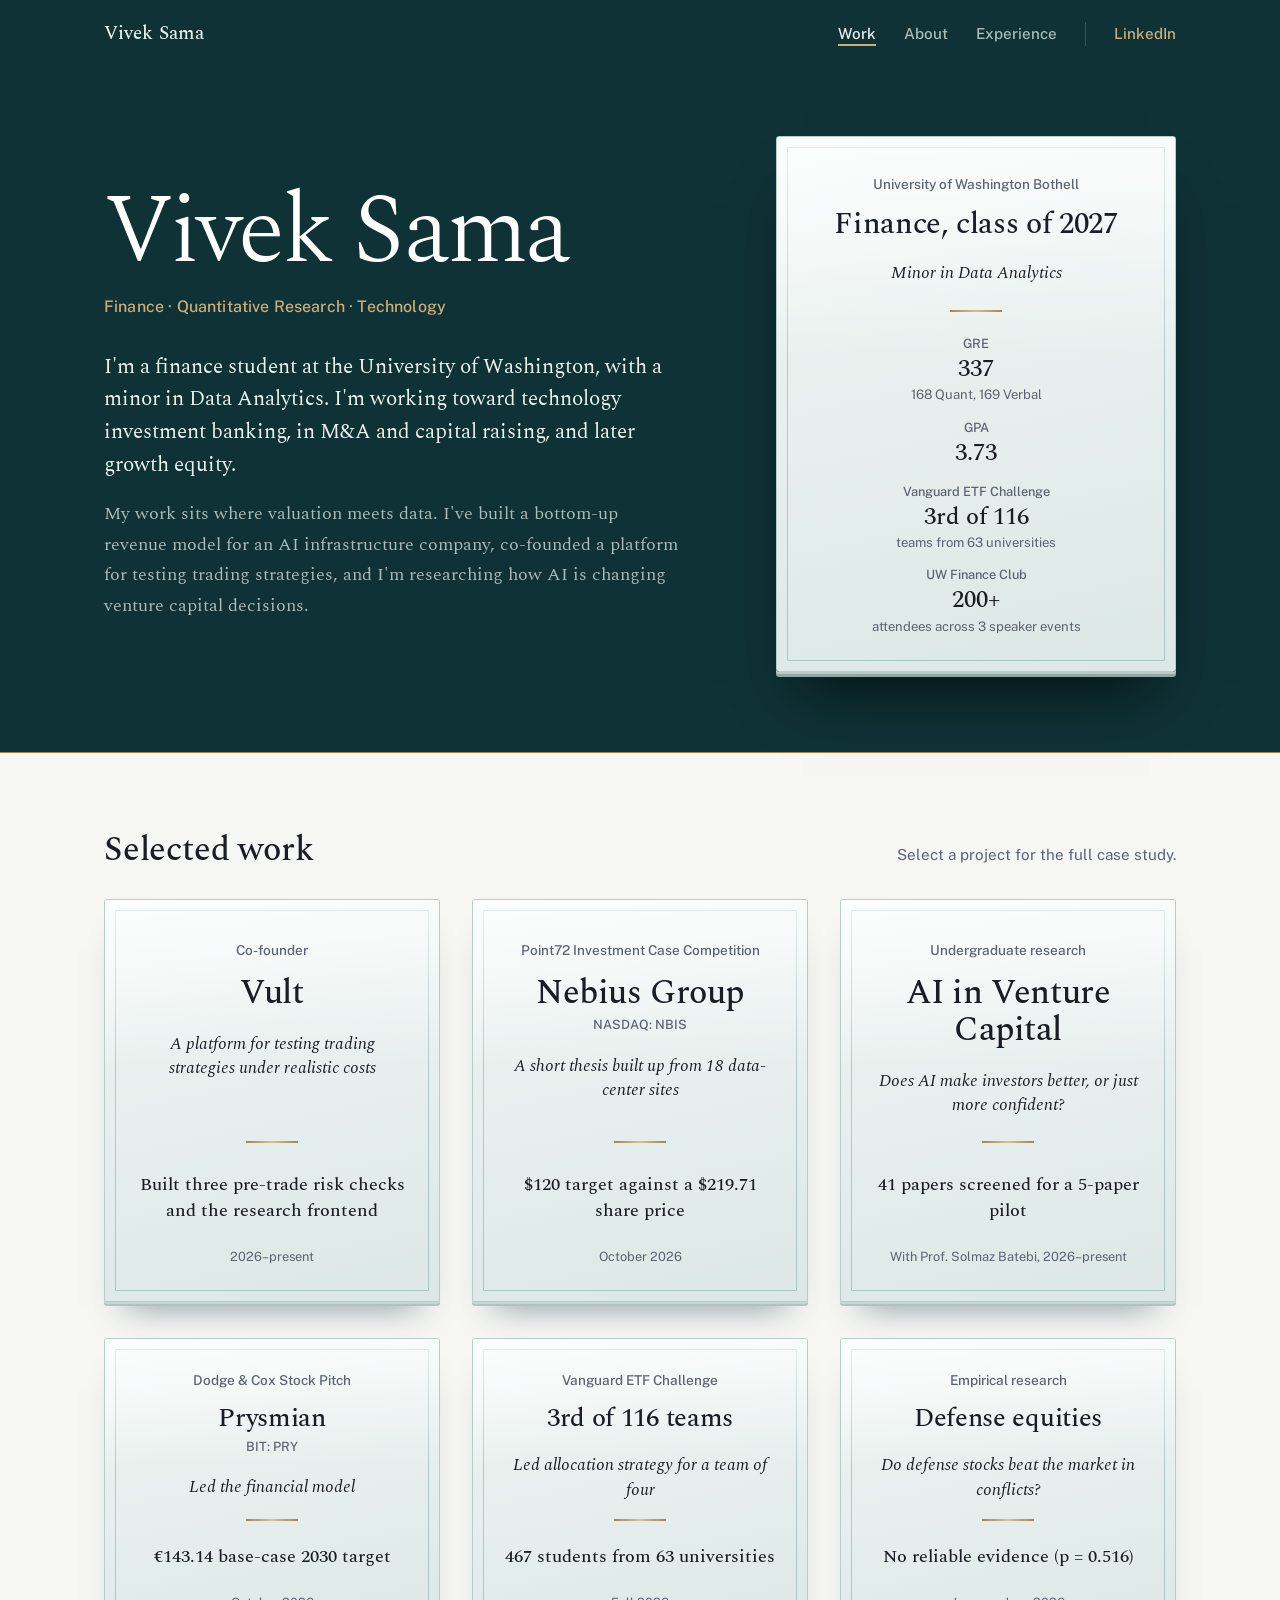
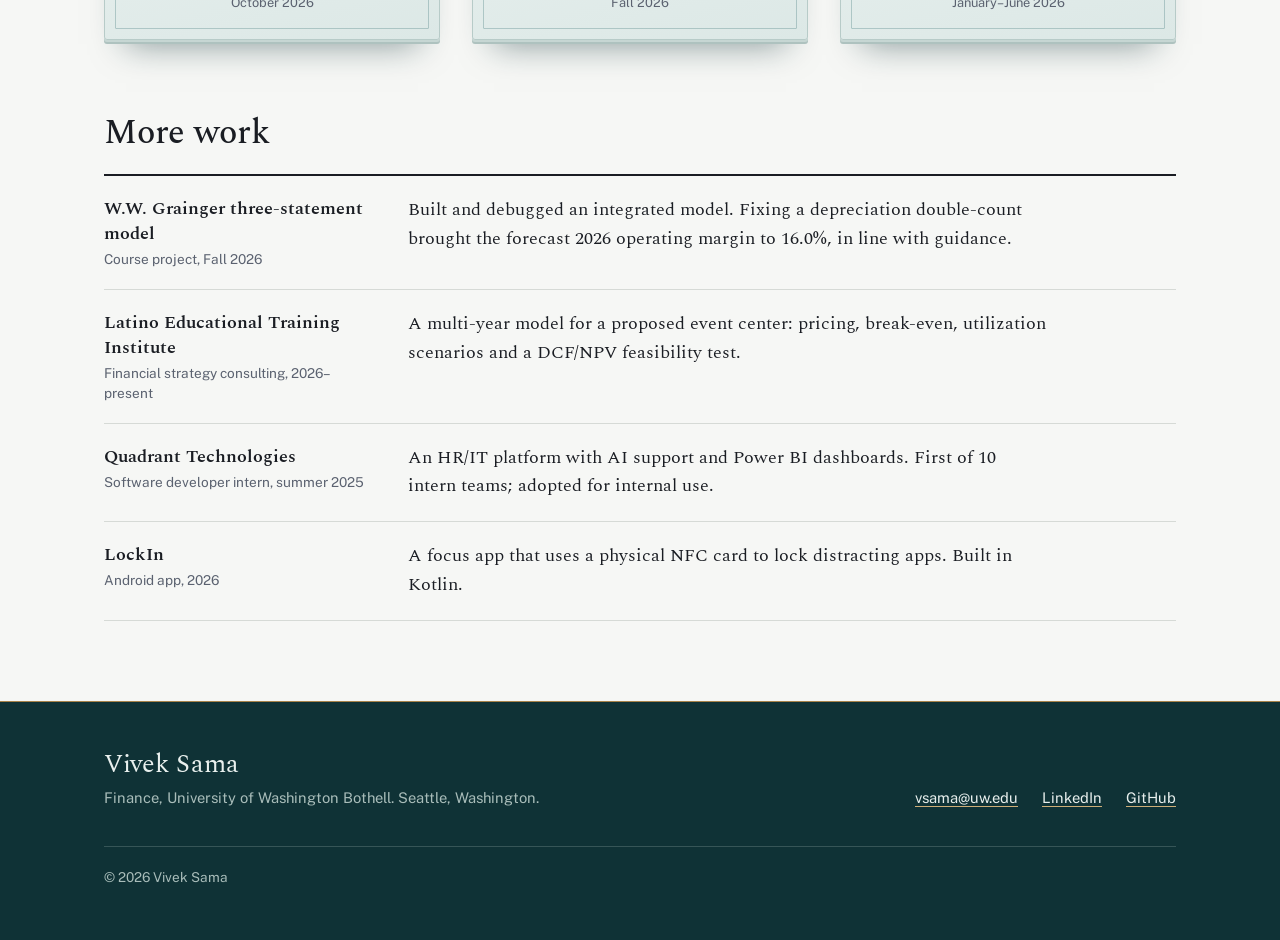
==== index.html @ 477a4872 "Add LinkedIn to the header Co-Authored-By: Claude Opus 5.5 <noreply@anthropic.com> Claude-Session: h" ====
<!DOCTYPE html>
<html lang="en">
<head>
<meta charset="utf-8">
<meta name="viewport" content="width=device-width, initial-scale=1">
<title>Vivek Sama: Finance, quantitative research and technology</title>
<meta name="description" content="Vivek Sama: finance student at the University of Washington. Equity research, quantitative research and technology.">
<link rel="preconnect" href="https://fonts.googleapis.com">
<link rel="preconnect" href="https://fonts.gstatic.com" crossorigin>
<link href="https://fonts.googleapis.com/css2?family=Public+Sans:wght@400;500;600&family=Spectral:ital,wght@0,300;0,400;0,500;0,600;1,400;1,500&display=swap" rel="stylesheet">
<link rel="stylesheet" href="css/site.css">
</head>
<body>
<a class="skip" href="#main">Skip to content</a>
<header class="site-header">
  <div class="wrap">
    <a class="brand" href="index.html">Vivek Sama</a>
    <nav class="site-nav" aria-label="Main"><a href="index.html#work" aria-current="page">Work</a><a href="about.html">About</a><a href="experience.html">Experience</a><a class="nav-ext" href="https://www.linkedin.com/in/vivek-sama/">LinkedIn</a></nav>
  </div>
</header>
<main id="main">
<div class="band"><div class="wrap"><section class="hero" aria-labelledby="intro-name">
    <div class="hero-text">
      <h1 id="intro-name">Vivek Sama</h1>
      <p class="tagline">Finance · Quantitative Research · Technology</p>
      <p class="lede">I'm a finance student at the University of Washington, with a minor in Data Analytics. I'm working toward technology investment banking, in M&amp;A and capital raising, and later growth equity.</p>
      <p>My work sits where valuation meets data. I've built a bottom-up revenue model for an AI infrastructure company, co-founded a platform for testing trading strategies, and I'm researching how AI is changing venture capital decisions.</p>
    </div>
    <aside class="tombstone static hero-ts" aria-labelledby="glance-h">
      <div class="ts-top"><span class="ts-role">University of Washington Bothell</span><h2 class="ts-name" id="glance-h">Finance, class of 2027</h2><span class="ts-desc">Minor in Data Analytics</span></div>
      <span class="ts-rule" aria-hidden="true"></span>
      <dl class="ts-facts">
        <div><dt>GRE</dt><dd>337 <small>168 Quant, 169 Verbal</small></dd></div>
        <div><dt>GPA</dt><dd>3.73</dd></div>
        <div><dt>Vanguard ETF Challenge</dt><dd>3rd of 116 <small>teams from 63 universities</small></dd></div>
        <div><dt>UW Finance Club</dt><dd>200+ <small>attendees across 3 speaker events</small></dd></div>
      </dl>
    </aside>
  </section></div></div>
<div class="wrap">
  <section id="work" aria-labelledby="work-h">
    <div class="section-head"><h2 id="work-h">Selected work</h2><p>Select a project for the full case study.</p></div>
    <ul class="tombstones">
      <li><a class="tombstone" href="work/vult.html">
  <span class="ts-top"><span class="ts-role">Co-founder</span><span class="ts-name">Vult</span><span class="ts-desc">A platform for testing trading strategies under realistic costs</span></span>
  <span class="ts-bottom"><span class="ts-rule" aria-hidden="true"></span><span class="ts-fig">Built three pre-trade risk checks and the research frontend</span><span class="ts-foot">2026–present</span></span>
</a></li>
      <li><a class="tombstone" href="work/nebius.html">
  <span class="ts-top"><span class="ts-role">Point72 Investment Case Competition</span><span class="ts-name">Nebius Group</span><span class="ts-ticker">NASDAQ: NBIS</span><span class="ts-desc">A short thesis built up from 18 data-center sites</span></span>
  <span class="ts-bottom"><span class="ts-rule" aria-hidden="true"></span><span class="ts-fig">$120 target against a $219.71 share price</span><span class="ts-foot">October 2026</span></span>
</a></li>
      <li><a class="tombstone" href="work/ai-vc.html">
  <span class="ts-top"><span class="ts-role">Undergraduate research</span><span class="ts-name">AI in Venture Capital</span><span class="ts-desc">Does AI make investors better, or just more confident?</span></span>
  <span class="ts-bottom"><span class="ts-rule" aria-hidden="true"></span><span class="ts-fig">41 papers screened for a 5-paper pilot</span><span class="ts-foot">With Prof. Solmaz Batebi, 2026–present</span></span>
</a></li>
    </ul>
    <ul class="tombstones small">
      <li><a class="tombstone" href="work/prysmian.html">
  <span class="ts-top"><span class="ts-role">Dodge &amp; Cox Stock Pitch</span><span class="ts-name">Prysmian</span><span class="ts-ticker">BIT: PRY</span><span class="ts-desc">Led the financial model</span></span>
  <span class="ts-bottom"><span class="ts-rule" aria-hidden="true"></span><span class="ts-fig">€143.14 base-case 2030 target</span><span class="ts-foot">October 2026</span></span>
</a></li>
      <li><a class="tombstone" href="work/vanguard.html">
  <span class="ts-top"><span class="ts-role">Vanguard ETF Challenge</span><span class="ts-name">3rd of 116 teams</span><span class="ts-desc">Led allocation strategy for a team of four</span></span>
  <span class="ts-bottom"><span class="ts-rule" aria-hidden="true"></span><span class="ts-fig">467 students from 63 universities</span><span class="ts-foot">Fall 2026</span></span>
</a></li>
      <li><a class="tombstone" href="work/defense.html">
  <span class="ts-top"><span class="ts-role">Empirical research</span><span class="ts-name">Defense equities</span><span class="ts-desc">Do defense stocks beat the market in conflicts?</span></span>
  <span class="ts-bottom"><span class="ts-rule" aria-hidden="true"></span><span class="ts-fig">No reliable evidence (p = 0.516)</span><span class="ts-foot">January–June 2026</span></span>
</a></li>
    </ul>
  </section>

  <section aria-labelledby="more-h">
    <h2 id="more-h">More work</h2>
    <ul class="more">
      <li><div class="what">W.W. Grainger three-statement model<span>Course project, Fall 2026</span></div><p>Built and debugged an integrated model. Fixing a depreciation double-count brought the forecast 2026 operating margin to 16.0%, in line with guidance.</p></li>
      <li><div class="what">Latino Educational Training Institute<span>Financial strategy consulting, 2026–present</span></div><p>A multi-year model for a proposed event center: pricing, break-even, utilization scenarios and a DCF/NPV feasibility test.</p></li>
      <li><div class="what">Quadrant Technologies<span>Software developer intern, summer 2025</span></div><p>An HR/IT platform with AI support and Power BI dashboards. First of 10 intern teams; adopted for internal use.</p></li>
      <li><div class="what">LockIn<span>Android app, 2026</span></div><p>A focus app that uses a physical NFC card to lock distracting apps. Built in Kotlin.</p></li>
    </ul>
  </section>
</div>
</main>
<footer class="site-footer">
  <div class="wrap">
    <div class="foot-id">
      <p class="foot-name">Vivek Sama</p>
      <p>Finance, University of Washington Bothell. Seattle, Washington.</p>
    </div>
    <ul>
      <li><a href="mailto:vsama@uw.edu">vsama@uw.edu</a></li>
      <li><a href="https://www.linkedin.com/in/vivek-sama/">LinkedIn</a></li>
      <li><a href="https://github.com/vivek-sama">GitHub</a></li>
    </ul>
    <p class="foot-copy">© 2026 Vivek Sama</p>
  </div>
</footer>
</body>
</html>
---- css/site.css ----
/* Vivek Sama — portfolio
   Paper body, a deep petrol "boardroom" band for headers and footer,
   lucite deal tombstones with a brass rule (the one bold element). */
:root {
  --paper: #F6F7F5;
  --ink: #1A1D23;
  --graphite: #5B6270;
  --rule: #D6DAD6;
  --petrol: #1D5C63;
  --petrol-deep: #154247;
  --board: #0F3236;
  --on-board: #E9F0EE;
  --on-board-dim: #A9BDBA;
  --board-rule: rgba(233, 240, 238, .18);
  --lucite: #E6EFEE;
  --lucite-edge: #B7CBC8;
  --brass: #A8834A;
  --brass-light: #CDAE78;
  --ok: #2E7550;
  --ok-tint: #E3F0E8;
  --serif: "Spectral", Georgia, "Times New Roman", serif;
  --sans: "Public Sans", "Helvetica Neue", Arial, sans-serif;
}

* { box-sizing: border-box; }
html { -webkit-text-size-adjust: 100%; }
body {
  margin: 0;
  background: var(--paper);
  color: var(--ink);
  font: 400 1.125rem/1.7 var(--serif);
  font-feature-settings: "kern", "liga";
}
img, svg { max-width: 100%; height: auto; display: block; }

a { color: var(--petrol); text-decoration-thickness: 1px; text-underline-offset: 0.18em; }
a:hover { color: var(--petrol-deep); text-decoration-thickness: 2px; }
:focus-visible { outline: 3px solid var(--petrol); outline-offset: 3px; border-radius: 2px; }
.site-header :focus-visible, .band :focus-visible, .site-footer :focus-visible { outline-color: var(--brass-light); }

.skip { position: absolute; left: -999px; }
.skip:focus { left: 1rem; top: 1rem; background: var(--paper); color: var(--ink); padding: .5rem .75rem; z-index: 10; }

.wrap { max-width: 70rem; margin: 0 auto; padding: 0 1.5rem; }
.measure { max-width: 40rem; }

/* ---------- Header (sits on the band) ---------- */
.site-header { background: var(--board); }
.site-header .wrap {
  display: flex; align-items: baseline; justify-content: space-between;
  gap: 1rem; padding-top: 1.35rem; padding-bottom: 1.1rem; flex-wrap: wrap;
}
.brand { font: 500 1.2rem/1 var(--serif); color: var(--on-board); text-decoration: none; letter-spacing: .005em; }
.brand:hover { color: #fff; }
.site-nav { display: flex; gap: 1.75rem; font: 500 .95rem/1 var(--sans); }
.site-nav a { color: var(--on-board-dim); text-decoration: none; padding: .3rem 0; }
.site-nav a:hover, .site-nav a[aria-current="page"] { color: var(--on-board); box-shadow: inset 0 -2px 0 var(--brass-light); }

/* ---------- Band ---------- */
.band {
  background: var(--board);
  color: var(--on-board);
  border-bottom: 1px solid var(--brass);
}
.band:has(.wrap:empty) { display: none; }
.band h1, .band h2 { color: #fff; }
.band a { color: var(--on-board); }
.band .lede { color: var(--on-board); }
.band p { color: var(--on-board-dim); }

/* ---------- Type ---------- */
h1, h2, h3 { font-family: var(--serif); color: var(--ink); }
h1 { font-weight: 400; font-size: clamp(2.4rem, 5.2vw, 3.9rem); line-height: 1.05; letter-spacing: -0.015em; margin: 0 0 1rem; }
h2 { font-weight: 500; font-size: 1.6rem; line-height: 1.25; margin: 3.25rem 0 .9rem; letter-spacing: -0.005em; }
h3 { font-weight: 600; font-size: 1.15rem; line-height: 1.35; margin: 2rem 0 .5rem; }
p { margin: 0 0 1.1rem; }
ul, ol { padding-left: 1.25rem; margin: 0 0 1.25rem; }
li { margin-bottom: .45rem; }
li::marker { color: var(--graphite); }
strong { font-weight: 600; }

.lede { font-size: 1.3rem; line-height: 1.55; color: var(--ink); }
.tagline { font: 500 1rem/1.4 var(--sans); color: var(--brass-light) !important; margin: 0 0 2rem; letter-spacing: .01em; }

main { padding-bottom: 5rem; }

/* ---------- Home hero ---------- */
.hero {
  display: grid; grid-template-columns: minmax(0, 1.5fr) minmax(0, 1fr);
  gap: 4.5rem; padding: 4.5rem 0 5rem; align-items: center;
}
.hero h1 {
  font-weight: 300; font-size: clamp(3.4rem, 7.6vw, 6.4rem);
  line-height: .95; letter-spacing: -0.03em; margin: 0 0 1.1rem;
}
.hero .lede { font-size: 1.32rem; max-width: 36rem; }
.hero-text p:last-child { max-width: 36rem; margin-bottom: 0; }

/* ---------- Tombstones ---------- */
.section-head { display: flex; align-items: baseline; justify-content: space-between; gap: 1rem; margin-top: 4.75rem; }
.section-head h2 { margin: 0 0 1.75rem; font-size: 2.1rem; }
.section-head p { margin: 0; font: 400 .95rem/1.4 var(--sans); color: var(--graphite); }

.tombstones { display: grid; grid-template-columns: repeat(3, minmax(0, 1fr)); gap: 2rem; margin: 0 0 2.25rem; padding: 0; list-style: none; }
.tombstones li { margin: 0; }

.tombstone {
  position: relative; isolation: isolate;
  display: flex; flex-direction: column; justify-content: space-between; align-items: center;
  text-align: center; height: 100%; min-height: 24rem;
  padding: 2.6rem 1.9rem 2.2rem;
  background: linear-gradient(168deg, #F8FBFA 0%, #E9F1EF 34%, #DCE8E6 100%);
  border: 1px solid var(--lucite-edge);
  border-radius: 3px;
  color: var(--ink); text-decoration: none;
  box-shadow:
    inset 0 1px 0 rgba(255, 255, 255, .95),
    0 2px 0 #C6D6D3,
    0 4px 0 #AEC2BF,
    0 26px 32px -22px rgba(15, 50, 54, .5);
  transition: transform .2s ease, box-shadow .2s ease, border-color .2s ease;
}
/* engraved inner frame */
.tombstone::before {
  content: ""; position: absolute; inset: 10px; z-index: -1;
  border: 1px solid rgba(29, 92, 99, .26); border-radius: 1px; pointer-events: none;
}
/* light catching the top face of the acrylic */
.tombstone::after {
  content: ""; position: absolute; left: 0; right: 0; top: 0; height: 42%; z-index: -1;
  background: linear-gradient(180deg, rgba(255, 255, 255, .6), rgba(255, 255, 255, 0));
  pointer-events: none;
}
a.tombstone:hover {
  color: var(--ink); border-color: var(--petrol); transform: translateY(-3px);
  box-shadow:
    inset 0 1px 0 rgba(255, 255, 255, .95),
    0 2px 0 #C6D6D3,
    0 4px 0 #AEC2BF,
    0 34px 38px -24px rgba(15, 50, 54, .6);
}
.ts-top, .ts-bottom { display: flex; flex-direction: column; align-items: center; gap: .35rem; }
.ts-role { font: 500 .85rem/1.35 var(--sans); color: var(--graphite); }
.ts-name { font: 500 2.1rem/1.1 var(--serif); letter-spacing: -0.012em; margin: .6rem 0 0; color: var(--ink); }
.ts-ticker { font: 500 .8rem/1.3 var(--sans); color: var(--graphite); font-variant-numeric: tabular-nums; }
.ts-desc { font: italic 400 1.05rem/1.45 var(--serif); color: var(--ink); margin-top: .9rem; max-width: 17rem; }
.ts-rule {
  display: block; width: 3.25rem; height: 2px; margin: 1.5rem auto;
  background: linear-gradient(90deg, var(--brass), #D9BE8C 50%, var(--brass));
}
.ts-fig { font: 500 1.15rem/1.4 var(--serif); max-width: 17rem; }
.ts-foot { font: 400 .8rem/1.4 var(--sans); color: var(--graphite); margin-top: 1.1rem; }

.tombstones.small .tombstone { min-height: 17rem; padding: 2rem 1.5rem 1.7rem; }
.tombstones.small .ts-name { font-size: 1.65rem; }
.tombstones.small .ts-rule { margin: 1.1rem auto; }

/* tombstones on the dark band */
.band .tombstone {
  box-shadow:
    inset 0 1px 0 rgba(255, 255, 255, .95),
    0 2px 0 #B9CCC9,
    0 5px 0 #8FA8A4,
    0 40px 60px -26px rgba(0, 0, 0, .7);
}
.band .tombstone p, .band .tombstone dd { color: var(--ink); }
.band .tombstone h2 { color: var(--ink); }

/* hero credentials tombstone */
.hero-ts { min-height: 0; padding: 2.4rem 2rem 2.2rem; justify-content: flex-start; }
.hero-ts .ts-name { font-size: 1.85rem; }
.ts-facts { margin: 0; display: grid; gap: 1rem; width: 100%; }
.ts-facts div { display: flex; flex-direction: column; align-items: center; }
.ts-facts dt { font: 500 .8rem/1.3 var(--sans); color: var(--graphite); }
.ts-facts dd { margin: .15rem 0 0; font: 500 1.5rem/1.2 var(--serif); color: var(--ink); font-variant-numeric: lining-nums; }
.ts-facts small { display: block; font: 400 .82rem/1.35 var(--sans); color: var(--graphite); margin-top: .15rem; }

@media (prefers-reduced-motion: no-preference) {
  .hero-ts { animation: settle .7s cubic-bezier(.2, .7, .2, 1) .1s both; }
  @keyframes settle { from { opacity: 0; transform: translateY(14px); } to { opacity: 1; transform: none; } }
}

/* ---------- More work ---------- */
#more-h { font-size: 2.1rem; margin-top: 4.5rem; margin-bottom: 1.25rem; }
.more { list-style: none; padding: 0; margin: 0; border-top: 2px solid var(--ink); }
.more li { display: grid; grid-template-columns: minmax(0, 17rem) minmax(0, 1fr); gap: 2rem; padding: 1.25rem 0; border-bottom: 1px solid var(--rule); margin: 0; }
.more .what { font-weight: 600; line-height: 1.4; }
.more .what span { display: block; font: 400 .85rem/1.4 var(--sans); color: var(--graphite); margin-top: .25rem; }
.more p { margin: 0; line-height: 1.6; max-width: 40rem; }

/* ---------- Case study pages ---------- */
.case-hero {
  display: grid; grid-template-columns: minmax(0, 1fr) 17.5rem; gap: 4rem;
  align-items: center; padding: 2.75rem 0 0;
}
.crumb { font: 500 .9rem/1 var(--sans); margin: 0 0 1.75rem; }
.band .crumb a { color: var(--on-board-dim); text-decoration: none; }
.band .crumb a:hover { color: var(--on-board); text-decoration: underline; }
.band .kicker { font: 500 1rem/1.4 var(--sans); color: var(--brass-light); margin: 0 0 .75rem; }
.case-hero h1 { font-size: clamp(2.2rem, 4.6vw, 3.5rem); line-height: 1.07; max-width: 42rem; margin: 0; }
.case-ts { min-height: 0; padding: 2rem 1.5rem 1.8rem; }
.case-ts .ts-name { font-size: 1.6rem; }
.case-ts .ts-rule { margin: 1.1rem auto; }

.band .facts {
  display: grid; grid-template-columns: repeat(auto-fit, minmax(11rem, 1fr)); gap: 0 2rem;
  margin: 3rem 0 0; padding: 0 0 2.5rem; border-top: 1px solid var(--board-rule);
}
.band .facts div { padding: 1rem 0 0; }
.band .facts dt { font: 500 .82rem/1.3 var(--sans); color: var(--on-board-dim); }
.band .facts dd { margin: .3rem 0 0; font: 400 1.02rem/1.45 var(--serif); color: var(--on-board); }

.case > .measure > h2:first-child { margin-top: 3.5rem; }

.status { display: inline-flex; align-items: center; gap: .45rem; }
.status::before { content: ""; width: .55rem; height: .55rem; border-radius: 50%; background: var(--graphite); }
.status.done::before { background: var(--ok); }
.status.partly::before { background: linear-gradient(90deg, var(--ok) 50%, var(--graphite) 50%); }
.band .status.partly::before { background: linear-gradient(90deg, #6FC197 50%, var(--on-board-dim) 50%); }

table { width: 100%; border-collapse: collapse; margin: 1rem 0 1.5rem; font: 400 .98rem/1.45 var(--sans); font-variant-numeric: tabular-nums; }
caption { text-align: left; font: 500 .85rem/1.4 var(--sans); color: var(--graphite); padding-bottom: .5rem; }
th { text-align: left; font-weight: 600; border-bottom: 2px solid var(--ink); padding: .5rem .75rem .5rem 0; vertical-align: bottom; }
td { border-bottom: 1px solid var(--rule); padding: .65rem .75rem .65rem 0; vertical-align: top; }
th.num, td.num { text-align: right; padding-right: 0; padding-left: .75rem; }
tr.key td { font-weight: 600; background: rgba(168, 131, 74, .09); }
tr.key td:first-child { box-shadow: inset 3px 0 0 var(--brass); padding-left: .65rem; }

figure { margin: 2rem 0; }
figcaption { font: 400 .88rem/1.45 var(--sans); color: var(--graphite); margin-top: .7rem; }
.placeholder {
  display: grid; place-items: center; aspect-ratio: 16 / 9;
  border: 1.5px dashed #A9B2AE; background: #EDF0ED; color: var(--graphite);
  font: 500 .92rem/1.4 var(--sans); text-align: center; padding: 1rem;
}
.placeholder.portrait { aspect-ratio: 4 / 5; }

details { border-top: 1px solid var(--rule); border-bottom: 1px solid var(--rule); padding: .9rem 0; margin: 2rem 0; }
summary { cursor: pointer; font: 600 1rem/1.4 var(--sans); }
details[open] summary { margin-bottom: .75rem; }
details p { font-size: 1.02rem; }

.note { font: 400 .9rem/1.5 var(--sans); color: var(--graphite); }

.case-nav { display: flex; justify-content: space-between; gap: 1rem; margin-top: 4.5rem; padding-top: 1.25rem; border-top: 2px solid var(--ink); font: 500 1rem/1.4 var(--serif); }
.case-nav a { text-decoration: none; font-size: 1.2rem; }
.case-nav span { display: block; font: 500 .8rem/1.4 var(--sans); color: var(--graphite); margin-bottom: .2rem; }
.case-nav .next { text-align: right; margin-left: auto; }

/* ---------- Diagrams ---------- */
.diagram { background: #FBFBFA; border: 1px solid var(--rule); padding: 1rem; overflow-x: auto; }
.diagram svg { min-width: 34rem; }
.diagram text { font-family: var(--sans); fill: var(--ink); }
.diagram .sub { fill: var(--graphite); }
.diagram .box { fill: #FBFBFA; stroke: var(--graphite); stroke-width: 1.25; }
.diagram .mine { fill: var(--lucite); stroke: var(--petrol); stroke-width: 2; }
.diagram .done { fill: var(--ok-tint); stroke: var(--ok); stroke-width: 1.5; }
.diagram .todo { fill: none; stroke: var(--graphite); stroke-width: 1.25; stroke-dasharray: 4 3; }
.diagram .group { fill: none; stroke: var(--rule); stroke-width: 1.25; }
.diagram .line { fill: none; stroke: var(--graphite); stroke-width: 1.25; }
.diagram .dash { fill: none; stroke: var(--graphite); stroke-width: 1.25; stroke-dasharray: 4 3; }
.diagram .head { fill: var(--graphite); }

/* ---------- About / Experience headers ---------- */
.page-hero { padding: 3.75rem 0 3.5rem; max-width: 46rem; }
.page-hero h1 { font-weight: 300; font-size: clamp(2.8rem, 6vw, 4.6rem); letter-spacing: -0.025em; }
.page-hero .lede { margin-bottom: 1.5rem; }
.page-hero p:last-child { margin-bottom: 0; }
.about-hero { display: grid; grid-template-columns: minmax(0, 1fr) 13rem; gap: 3.5rem; align-items: end; max-width: none; }
.about-hero .lede { max-width: 38rem; margin-bottom: 0; }
.portrait-frame { margin: 0; }
.band .placeholder { background: rgba(255, 255, 255, .05); border-color: rgba(233, 240, 238, .35); color: var(--on-board-dim); }
.prose-top { padding-top: 3rem; }
.prose-top > .lede:first-child { margin-bottom: 0; }
.exp > h2:first-child { margin-top: 3.5rem; }

/* ---------- Experience ---------- */
.timeline { list-style: none; padding: 0; margin: 0; border-top: 2px solid var(--ink); }
.timeline li { display: grid; grid-template-columns: 9.5rem minmax(0, 1fr); gap: 1.5rem; padding: 1.1rem 0; border-bottom: 1px solid var(--rule); margin: 0; }
.timeline .when { font: 500 .88rem/1.6 var(--sans); color: var(--graphite); font-variant-numeric: tabular-nums; }
.timeline .role { font-weight: 600; line-height: 1.4; }
.timeline .org { font: 400 .92rem/1.4 var(--sans); color: var(--graphite); margin: .15rem 0 .45rem; }
.timeline .org:last-child { margin-bottom: 0; }
.timeline p { margin: 0; line-height: 1.55; }

.button {
  display: inline-block; font: 600 .95rem/1 var(--sans); padding: .85rem 1.15rem;
  border: 1.5px solid var(--petrol); color: var(--petrol); text-decoration: none; border-radius: 2px;
}
.button[aria-disabled="true"] { border-style: dashed; color: var(--graphite); border-color: #A9B2AE; cursor: default; }
.band .button { border-color: var(--brass-light); color: var(--on-board); }
.band .button[aria-disabled="true"] { border-color: rgba(233, 240, 238, .4); color: var(--on-board-dim); }

/* ---------- Footer ---------- */
.site-footer { background: var(--board); color: var(--on-board-dim); border-top: 1px solid var(--brass); padding: 3rem 0 3.25rem; font: 400 .92rem/1.6 var(--sans); }
.site-footer .wrap { display: grid; grid-template-columns: minmax(0, 1fr) auto; gap: 1.25rem 2rem; align-items: end; }
.foot-id p { margin: 0; }
.foot-name { font: 400 1.6rem/1.2 var(--serif); color: var(--on-board); margin-bottom: .35rem !important; letter-spacing: -0.01em; }
.site-footer ul { list-style: none; display: flex; flex-wrap: wrap; gap: .5rem 1.5rem; padding: 0; margin: 0; }
.site-footer li { margin: 0; }
.site-footer a { color: var(--on-board); text-decoration-color: var(--brass-light); }
.site-footer a:hover { color: #fff; }
.foot-copy { grid-column: 1 / -1; margin: 1rem 0 0; padding-top: 1.25rem; border-top: 1px solid var(--board-rule); font-size: .85rem; }

/* ---------- Responsive ---------- */
@media (max-width: 900px) {
  .hero { grid-template-columns: 1fr; gap: 3rem; padding: 3rem 0 3.5rem; }
  .hero-ts { max-width: 26rem; }
  .tombstones { grid-template-columns: 1fr; max-width: 28rem; }
  .tombstone { min-height: 0; }
  .case-hero { grid-template-columns: 1fr; gap: 2.25rem; }
  .case-ts { max-width: 22rem; }
  .about-hero { grid-template-columns: 1fr; gap: 2rem; }
  .about-hero .portrait-frame { order: -1; max-width: 10rem; }
}
@media (max-width: 600px) {
  body { font-size: 1.06rem; }
  .site-nav { gap: 1.2rem; font-size: .9rem; }
  .more li, .timeline li { grid-template-columns: 1fr; gap: .35rem; }
  .section-head { flex-direction: column; gap: .25rem; }
  .section-head h2 { margin-bottom: .5rem; }
  .section-head p { margin-bottom: 1.5rem; }
  .diagram { padding: .5rem; }
  .site-footer .wrap { grid-template-columns: 1fr; }
  .band .facts { grid-template-columns: 1fr 1fr; }
  .case-ts { display: none; }
}
@media (prefers-reduced-motion: reduce) { * { transition: none !important; animation: none !important; } }

/* outside link in the header (LinkedIn) */
.site-nav .nav-ext { color: var(--brass-light); padding-left: 1.75rem; border-left: 1px solid var(--board-rule); }
.site-nav .nav-ext:hover { color: #E3C892; box-shadow: none; text-decoration: underline; text-underline-offset: .25em; }
@media (max-width: 600px) { .site-nav .nav-ext { padding-left: 1.2rem; } }
@media (max-width: 420px) { .site-header .wrap { flex-direction: column; align-items: flex-start; gap: .85rem; } }
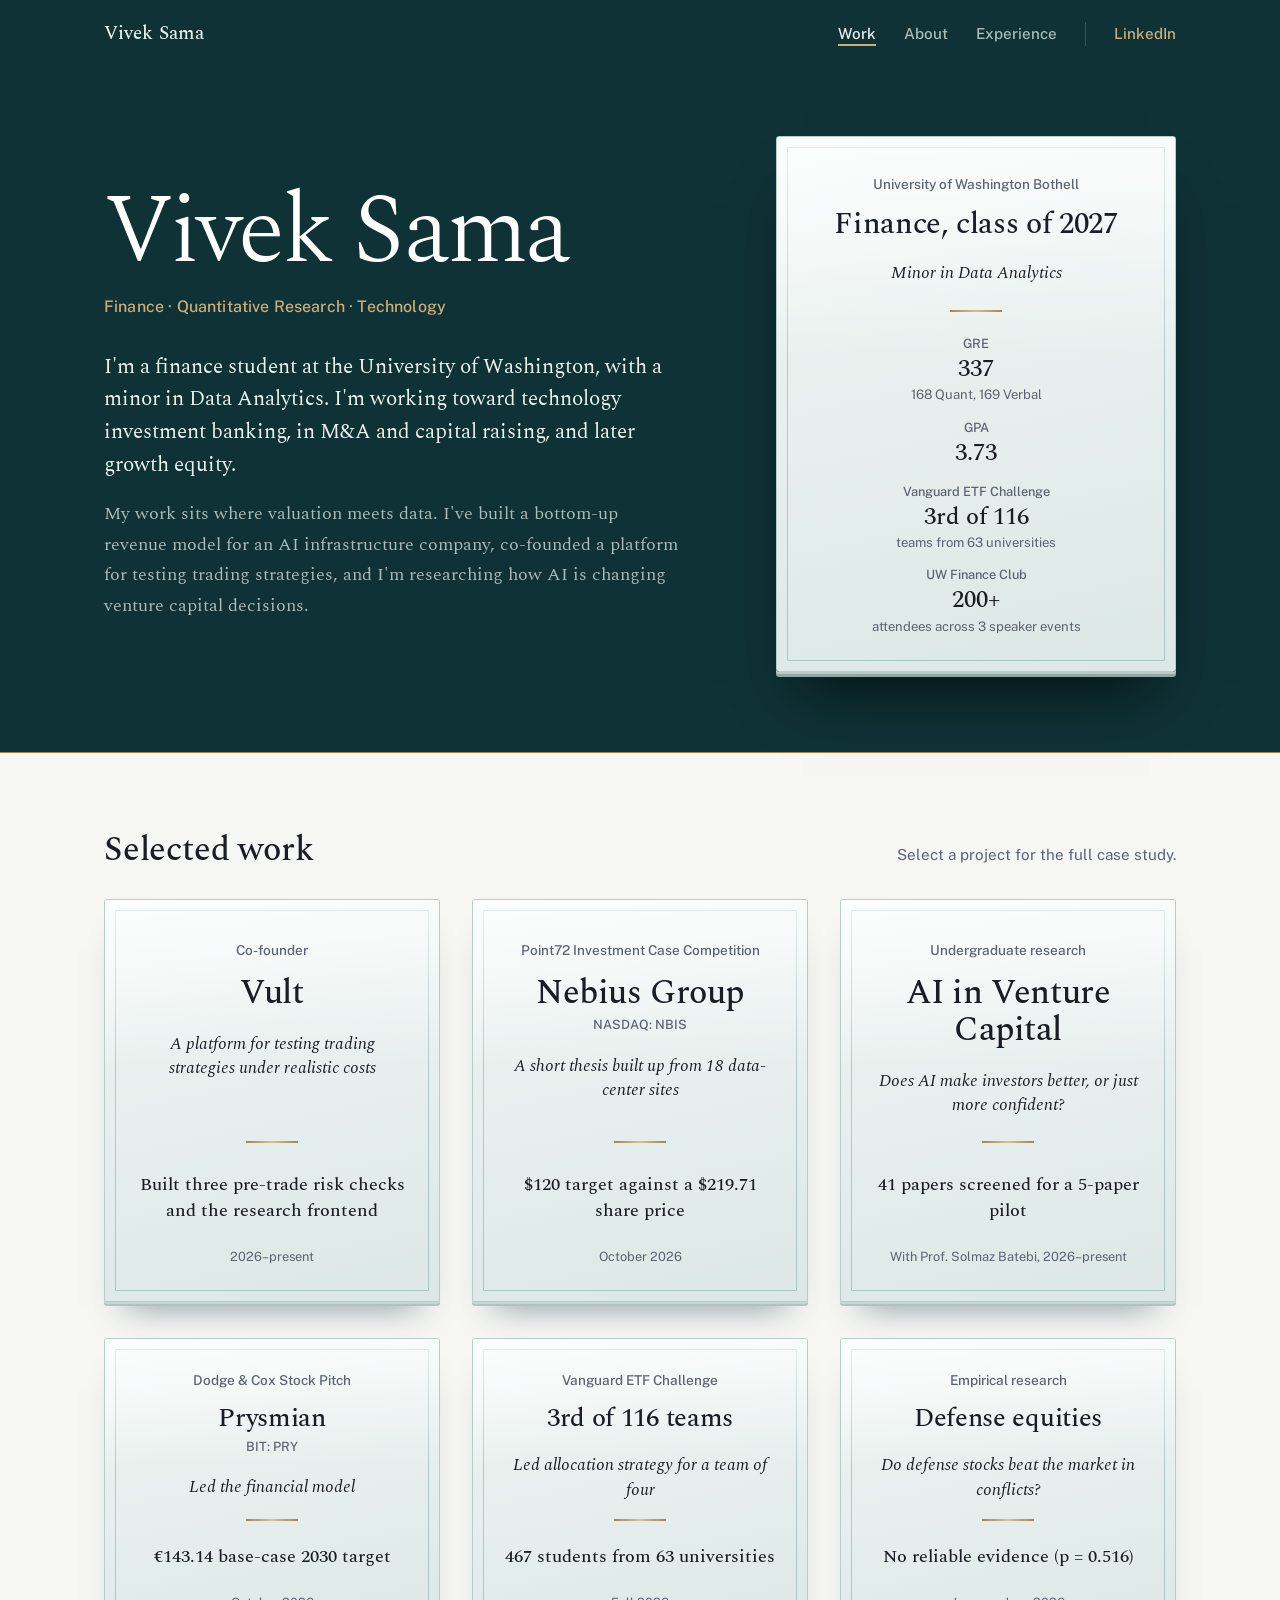
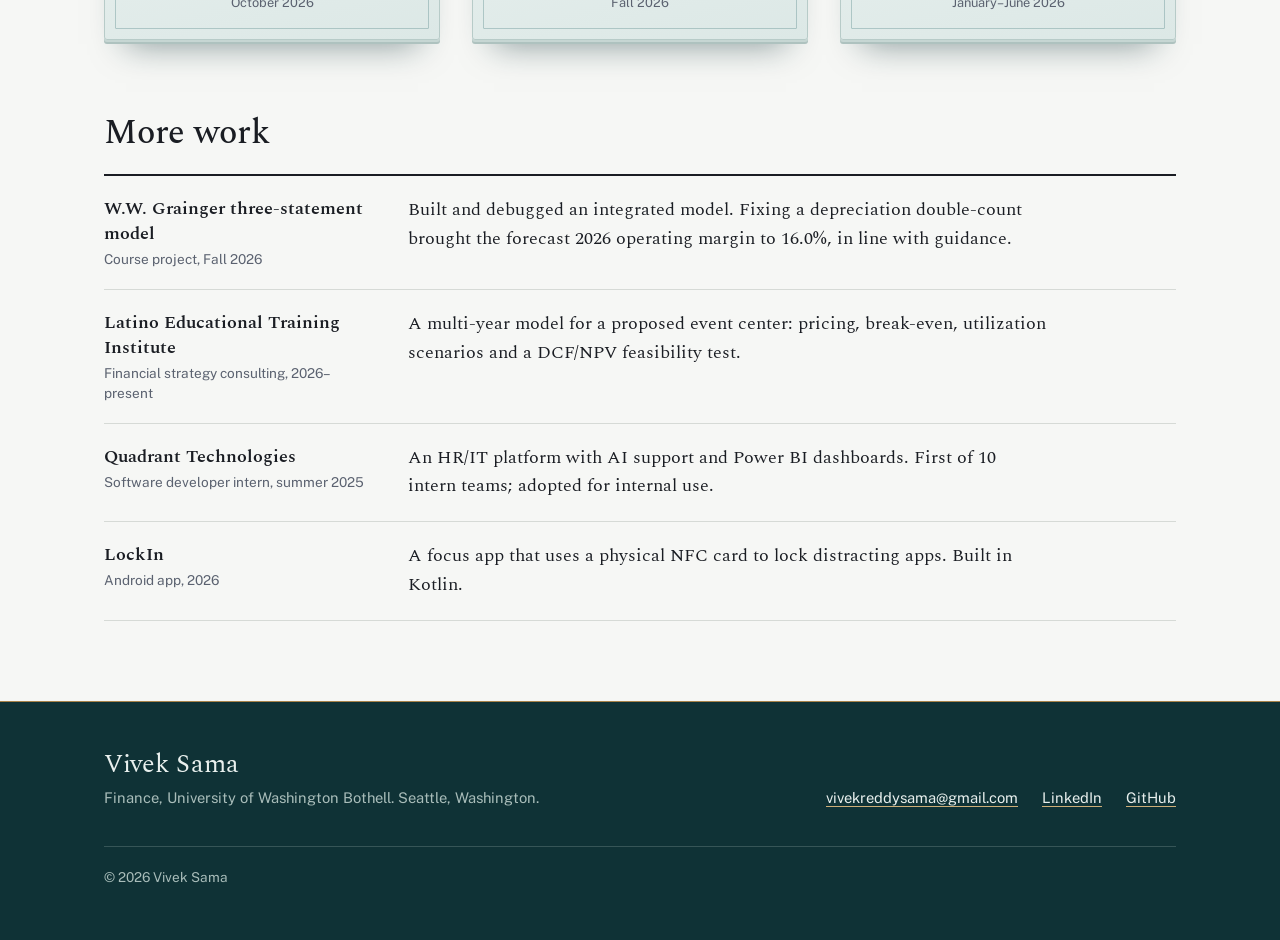
==== commit 2bdfba09: "Change contact email to Gmail Co-Authored-By: Claude Opus 5.5 <noreply@anthropic.com> Claude-Session" ====
--- a/index.html
+++ b/index.html
@@ -15,7 +15,7 @@
 <header class="site-header">
   <div class="wrap">
     <a class="brand" href="index.html">Vivek Sama</a>
-    <nav class="site-nav" aria-label="Main"><a href="index.html#work" aria-current="page">Work</a><a href="about.html">About</a><a href="experience.html">Experience</a><a class="nav-ext" href="https://www.linkedin.com/in/vivek-sama/">LinkedIn</a></nav>
+    <nav class="site-nav" aria-label="Main"><a href="index.html#work" aria-current="page">Work</a><a href="about.html">About</a><a href="experience.html">Experience</a><a class="nav-ext" href="https://www.linkedin.com/in/vivek-sama/" target="_blank" rel="noopener">LinkedIn</a></nav>
   </div>
 </header>
 <main id="main">
@@ -88,9 +88,9 @@
       <p>Finance, University of Washington Bothell. Seattle, Washington.</p>
     </div>
     <ul>
-      <li><a href="mailto:vsama@uw.edu">vsama@uw.edu</a></li>
-      <li><a href="https://www.linkedin.com/in/vivek-sama/">LinkedIn</a></li>
-      <li><a href="https://github.com/vivek-sama">GitHub</a></li>
+      <li><a href="mailto:vivekreddysama@gmail.com">vivekreddysama@gmail.com</a></li>
+      <li><a href="https://www.linkedin.com/in/vivek-sama/" target="_blank" rel="noopener">LinkedIn</a></li>
+      <li><a href="https://github.com/vivek-sama" target="_blank" rel="noopener">GitHub</a></li>
     </ul>
     <p class="foot-copy">© 2026 Vivek Sama</p>
   </div>
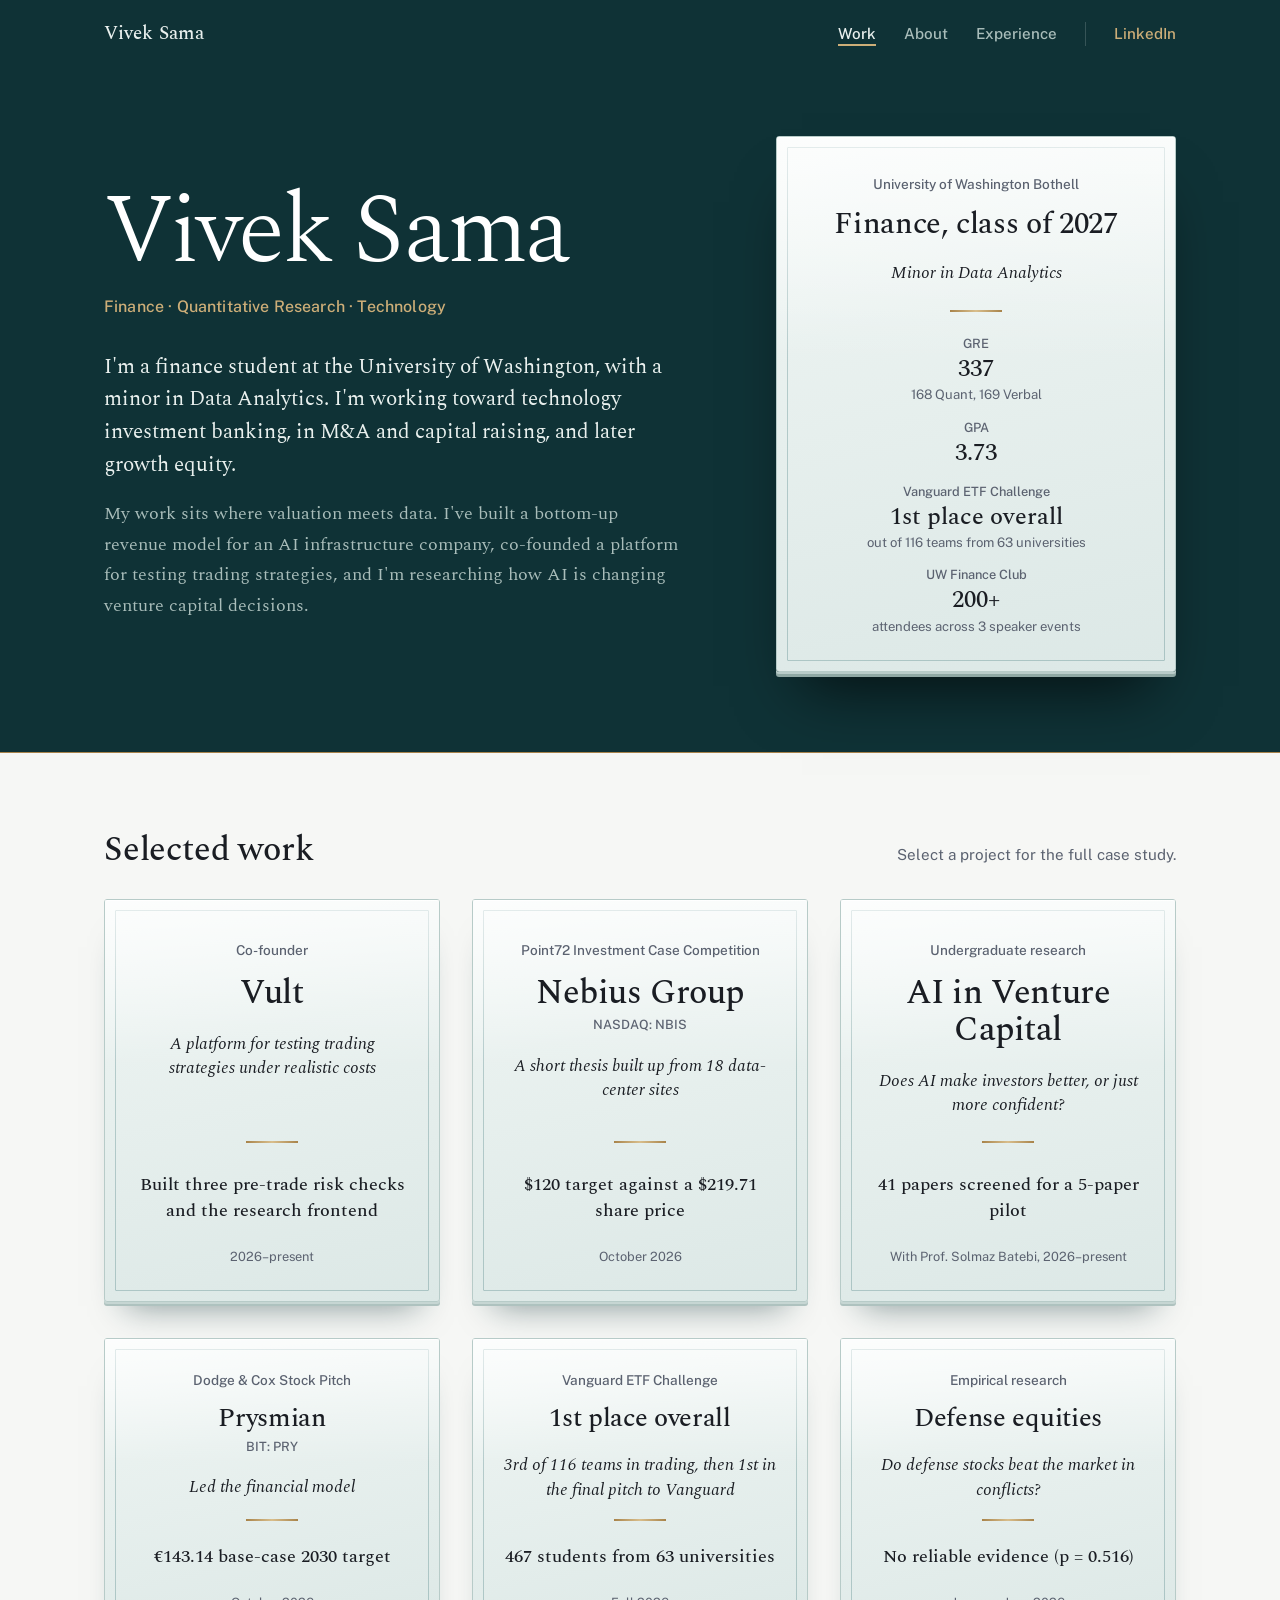
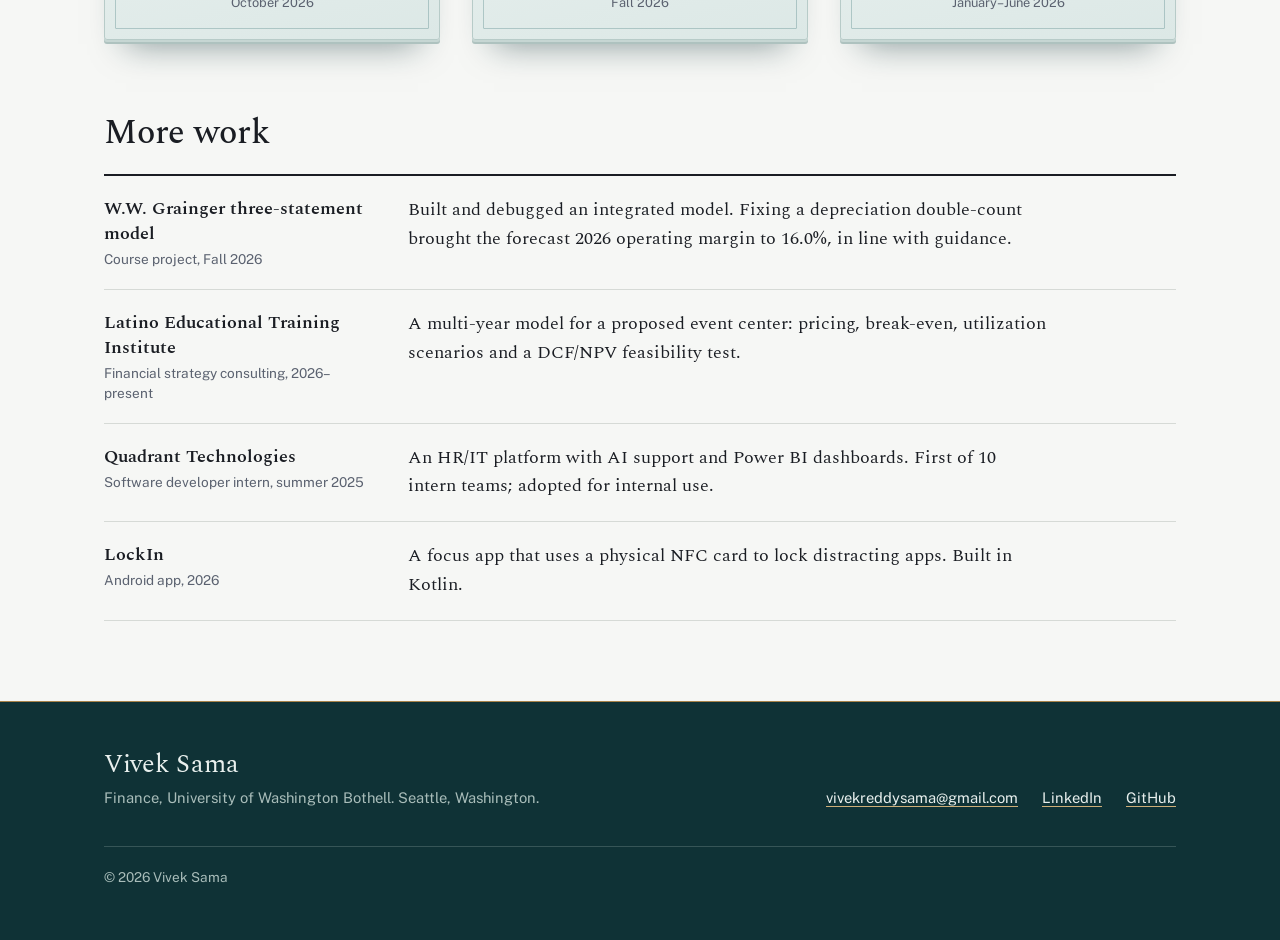
==== commit 2e5edb34: "Vanguard: 1st place overall (won the final ETF pitch); NYSE visit on Dec 4 Co-Authored-By: Claude Op" ====
--- a/index.html
+++ b/index.html
@@ -32,7 +32,7 @@
       <dl class="ts-facts">
         <div><dt>GRE</dt><dd>337 <small>168 Quant, 169 Verbal</small></dd></div>
         <div><dt>GPA</dt><dd>3.73</dd></div>
-        <div><dt>Vanguard ETF Challenge</dt><dd>3rd of 116 <small>teams from 63 universities</small></dd></div>
+        <div><dt>Vanguard ETF Challenge</dt><dd>1st place overall <small>out of 116 teams from 63 universities</small></dd></div>
         <div><dt>UW Finance Club</dt><dd>200+ <small>attendees across 3 speaker events</small></dd></div>
       </dl>
     </aside>
@@ -60,7 +60,7 @@
   <span class="ts-bottom"><span class="ts-rule" aria-hidden="true"></span><span class="ts-fig">€143.14 base-case 2030 target</span><span class="ts-foot">October 2026</span></span>
 </a></li>
       <li><a class="tombstone" href="work/vanguard.html">
-  <span class="ts-top"><span class="ts-role">Vanguard ETF Challenge</span><span class="ts-name">3rd of 116 teams</span><span class="ts-desc">Led allocation strategy for a team of four</span></span>
+  <span class="ts-top"><span class="ts-role">Vanguard ETF Challenge</span><span class="ts-name">1st place overall</span><span class="ts-desc">3rd of 116 teams in trading, then 1st in the final pitch to Vanguard</span></span>
   <span class="ts-bottom"><span class="ts-rule" aria-hidden="true"></span><span class="ts-fig">467 students from 63 universities</span><span class="ts-foot">Fall 2026</span></span>
 </a></li>
       <li><a class="tombstone" href="work/defense.html">
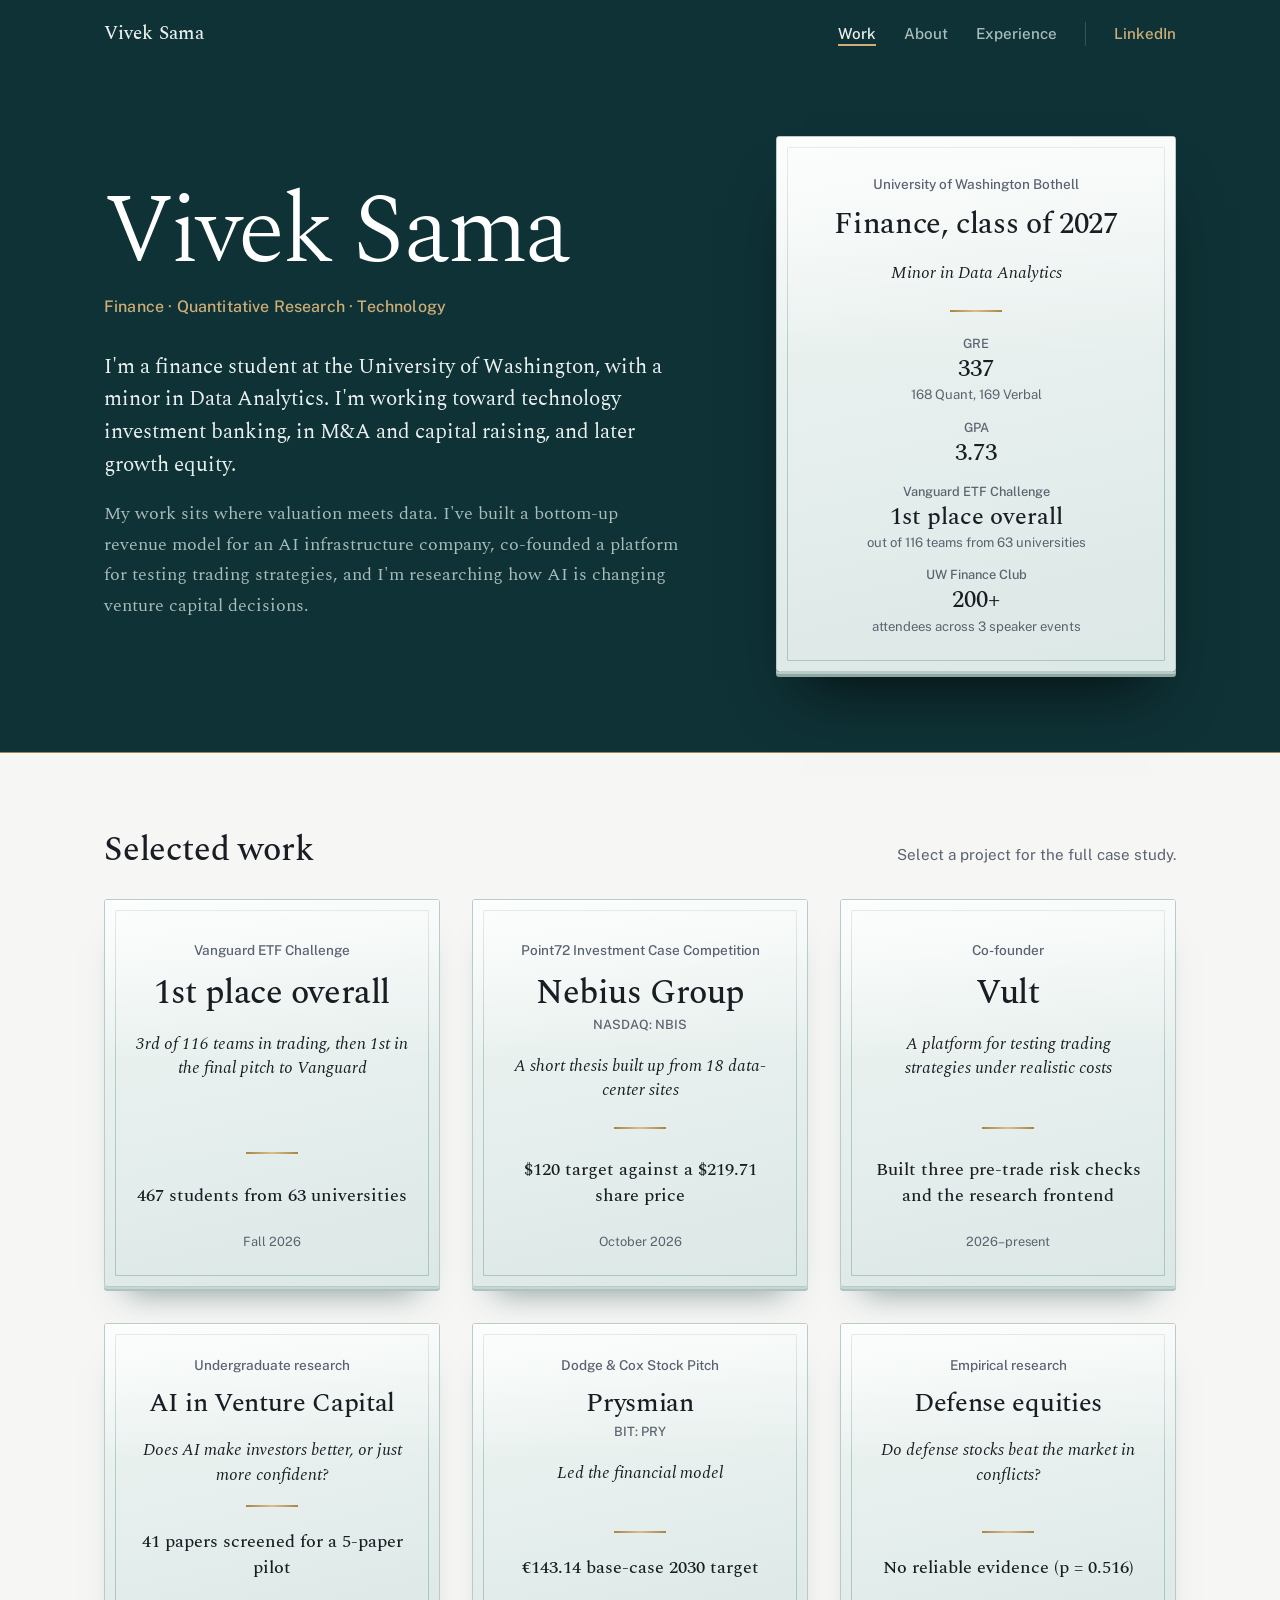
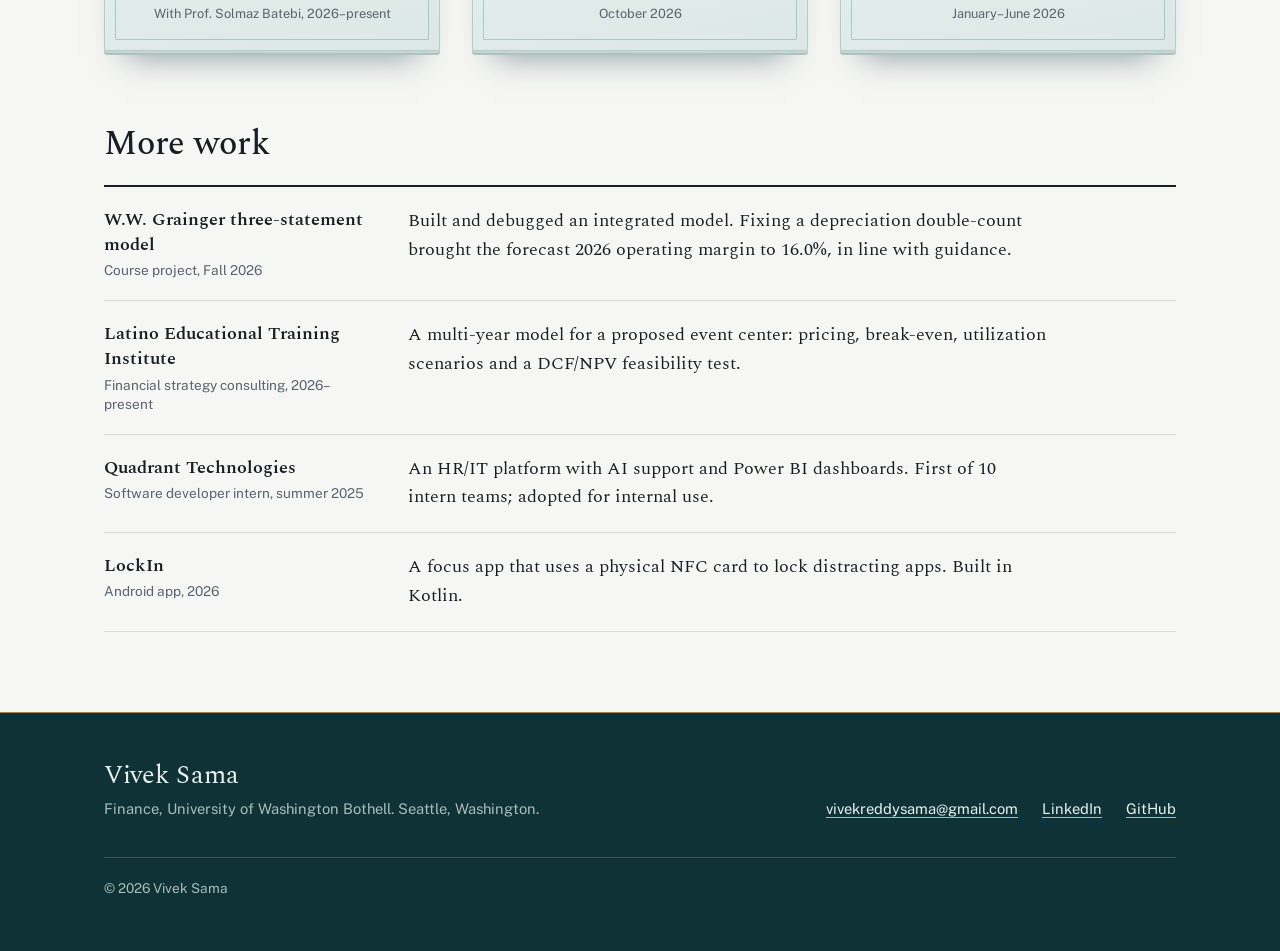
==== commit 918b3a60: "Lead with Vanguard: reorder project cards and case-study navigation Co-Authored-By: Claude Opus 5.5 " ====
--- a/index.html
+++ b/index.html
@@ -41,27 +41,27 @@
   <section id="work" aria-labelledby="work-h">
     <div class="section-head"><h2 id="work-h">Selected work</h2><p>Select a project for the full case study.</p></div>
     <ul class="tombstones">
-      <li><a class="tombstone" href="work/vult.html">
-  <span class="ts-top"><span class="ts-role">Co-founder</span><span class="ts-name">Vult</span><span class="ts-desc">A platform for testing trading strategies under realistic costs</span></span>
-  <span class="ts-bottom"><span class="ts-rule" aria-hidden="true"></span><span class="ts-fig">Built three pre-trade risk checks and the research frontend</span><span class="ts-foot">2026–present</span></span>
+      <li><a class="tombstone" href="work/vanguard.html">
+  <span class="ts-top"><span class="ts-role">Vanguard ETF Challenge</span><span class="ts-name">1st place overall</span><span class="ts-desc">3rd of 116 teams in trading, then 1st in the final pitch to Vanguard</span></span>
+  <span class="ts-bottom"><span class="ts-rule" aria-hidden="true"></span><span class="ts-fig">467 students from 63 universities</span><span class="ts-foot">Fall 2026</span></span>
 </a></li>
       <li><a class="tombstone" href="work/nebius.html">
   <span class="ts-top"><span class="ts-role">Point72 Investment Case Competition</span><span class="ts-name">Nebius Group</span><span class="ts-ticker">NASDAQ: NBIS</span><span class="ts-desc">A short thesis built up from 18 data-center sites</span></span>
   <span class="ts-bottom"><span class="ts-rule" aria-hidden="true"></span><span class="ts-fig">$120 target against a $219.71 share price</span><span class="ts-foot">October 2026</span></span>
 </a></li>
+      <li><a class="tombstone" href="work/vult.html">
+  <span class="ts-top"><span class="ts-role">Co-founder</span><span class="ts-name">Vult</span><span class="ts-desc">A platform for testing trading strategies under realistic costs</span></span>
+  <span class="ts-bottom"><span class="ts-rule" aria-hidden="true"></span><span class="ts-fig">Built three pre-trade risk checks and the research frontend</span><span class="ts-foot">2026–present</span></span>
+</a></li>
+    </ul>
+    <ul class="tombstones small">
       <li><a class="tombstone" href="work/ai-vc.html">
   <span class="ts-top"><span class="ts-role">Undergraduate research</span><span class="ts-name">AI in Venture Capital</span><span class="ts-desc">Does AI make investors better, or just more confident?</span></span>
   <span class="ts-bottom"><span class="ts-rule" aria-hidden="true"></span><span class="ts-fig">41 papers screened for a 5-paper pilot</span><span class="ts-foot">With Prof. Solmaz Batebi, 2026–present</span></span>
 </a></li>
-    </ul>
-    <ul class="tombstones small">
       <li><a class="tombstone" href="work/prysmian.html">
   <span class="ts-top"><span class="ts-role">Dodge &amp; Cox Stock Pitch</span><span class="ts-name">Prysmian</span><span class="ts-ticker">BIT: PRY</span><span class="ts-desc">Led the financial model</span></span>
   <span class="ts-bottom"><span class="ts-rule" aria-hidden="true"></span><span class="ts-fig">€143.14 base-case 2030 target</span><span class="ts-foot">October 2026</span></span>
-</a></li>
-      <li><a class="tombstone" href="work/vanguard.html">
-  <span class="ts-top"><span class="ts-role">Vanguard ETF Challenge</span><span class="ts-name">1st place overall</span><span class="ts-desc">3rd of 116 teams in trading, then 1st in the final pitch to Vanguard</span></span>
-  <span class="ts-bottom"><span class="ts-rule" aria-hidden="true"></span><span class="ts-fig">467 students from 63 universities</span><span class="ts-foot">Fall 2026</span></span>
 </a></li>
       <li><a class="tombstone" href="work/defense.html">
   <span class="ts-top"><span class="ts-role">Empirical research</span><span class="ts-name">Defense equities</span><span class="ts-desc">Do defense stocks beat the market in conflicts?</span></span>
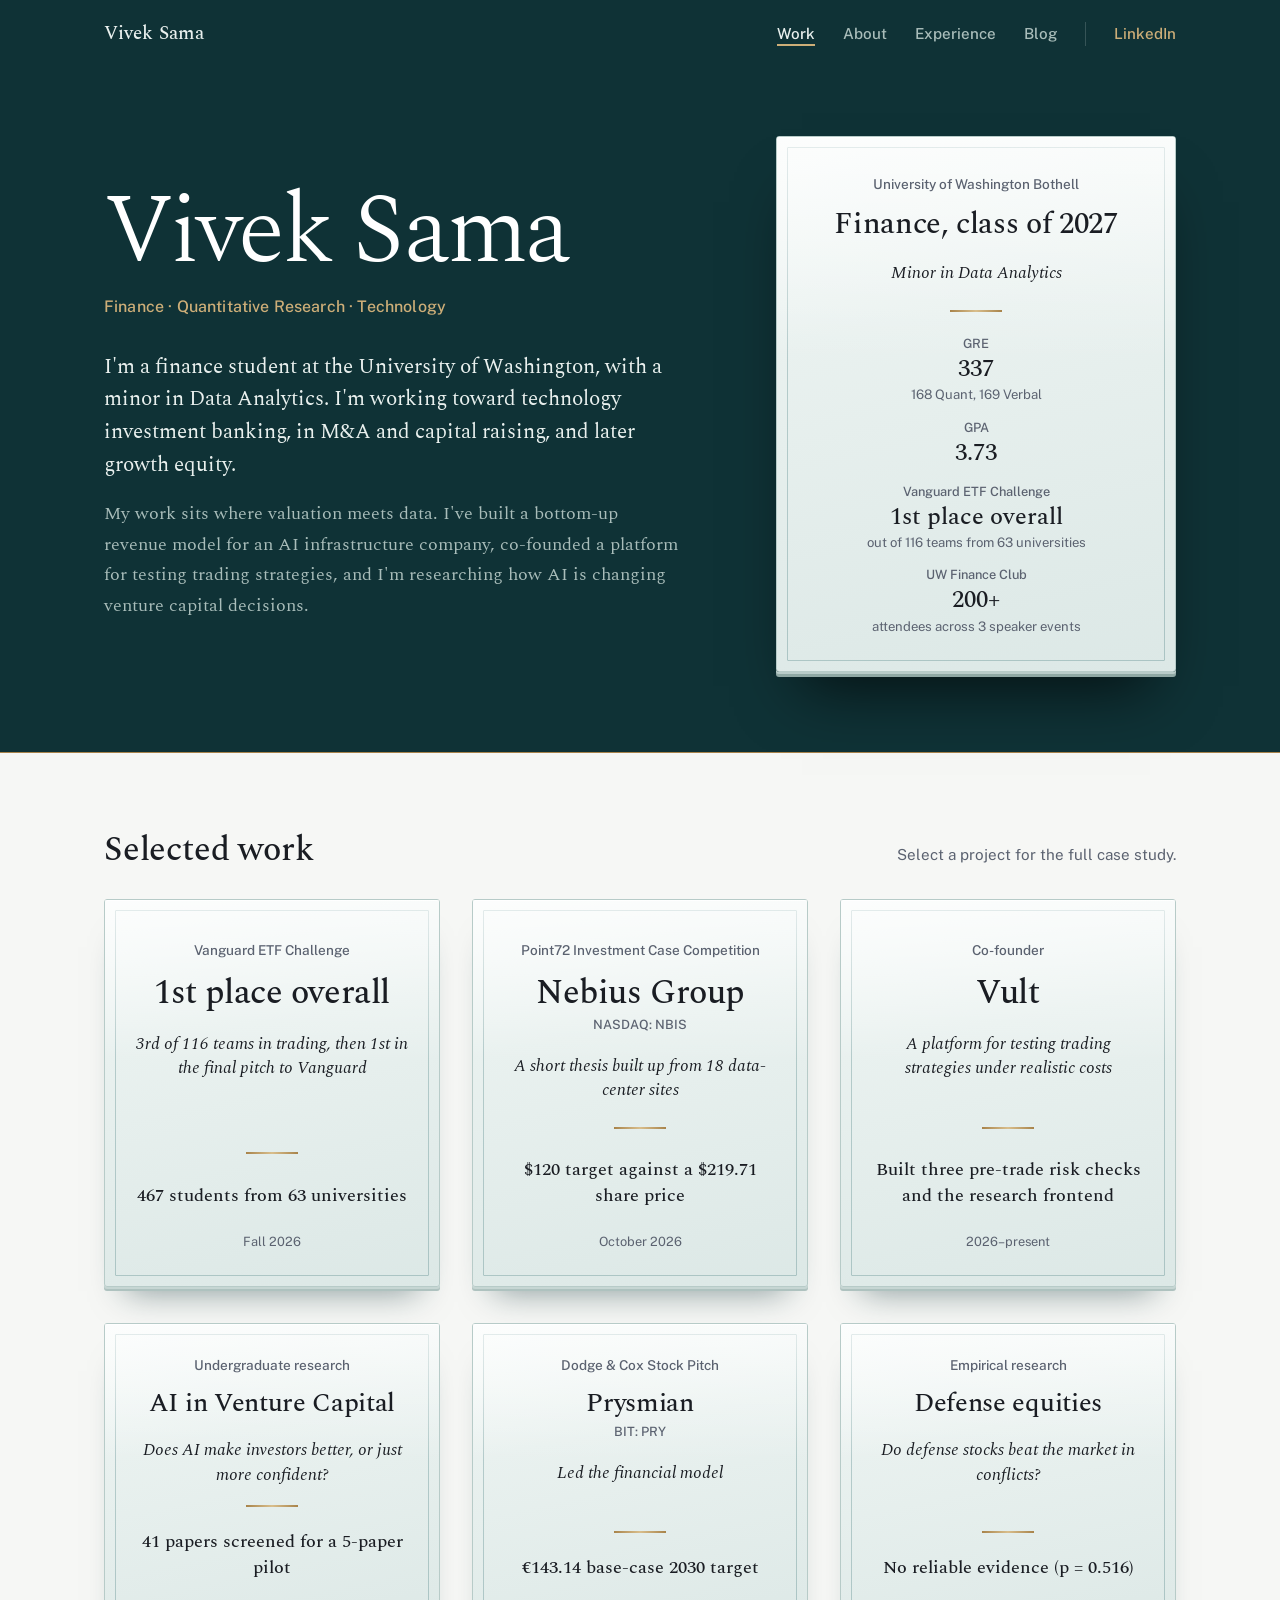
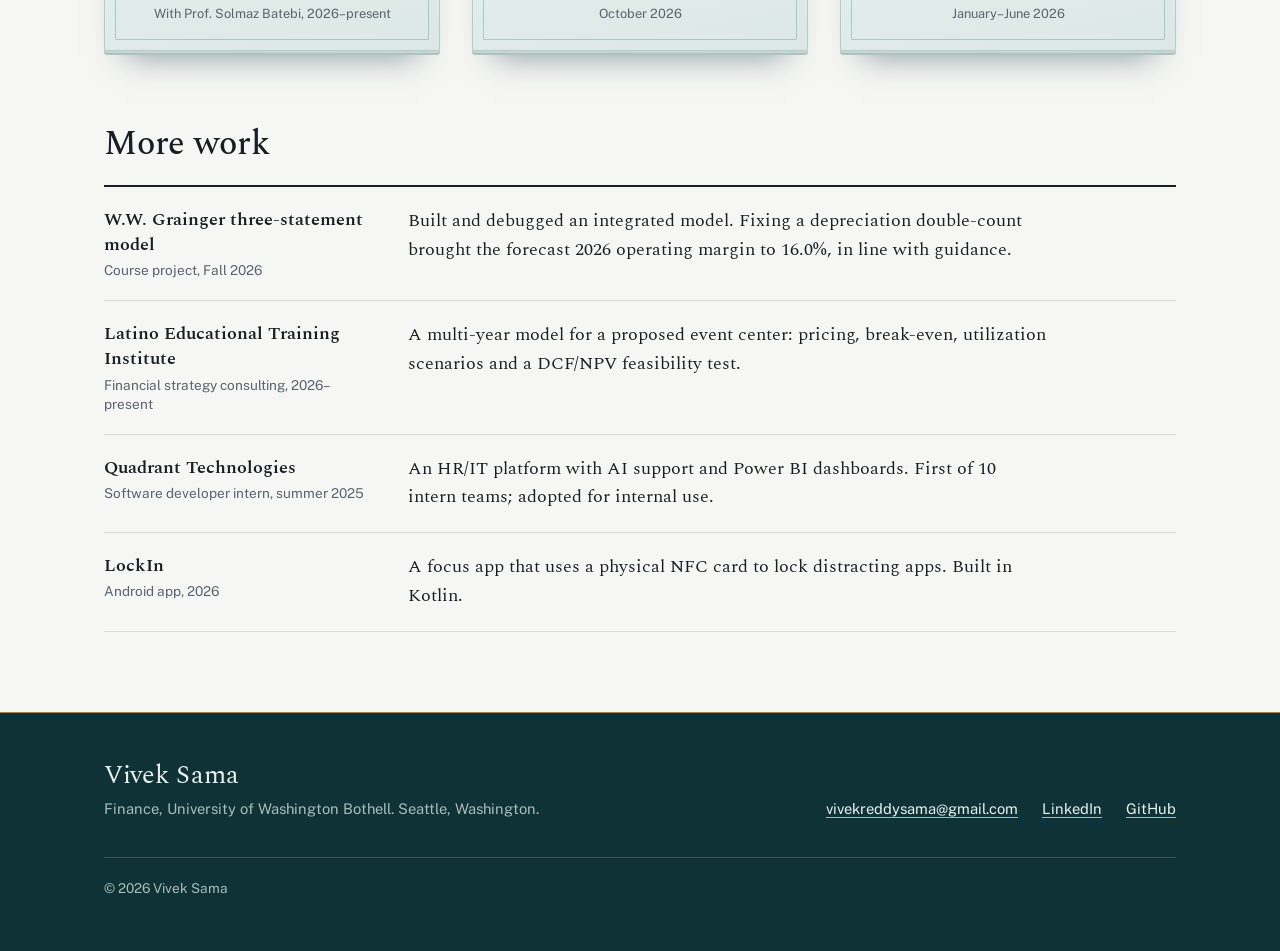
==== commit c0db952a: "Add Blog section: list page, post template, menu link, styles (not live until first post) Co-Authore" ====
--- a/index.html
+++ b/index.html
@@ -15,7 +15,7 @@
 <header class="site-header">
   <div class="wrap">
     <a class="brand" href="index.html">Vivek Sama</a>
-    <nav class="site-nav" aria-label="Main"><a href="index.html#work" aria-current="page">Work</a><a href="about.html">About</a><a href="experience.html">Experience</a><a class="nav-ext" href="https://www.linkedin.com/in/vivek-sama/" target="_blank" rel="noopener">LinkedIn</a></nav>
+    <nav class="site-nav" aria-label="Main"><a href="index.html#work" aria-current="page">Work</a><a href="about.html">About</a><a href="experience.html">Experience</a><a href="blog/index.html">Blog</a><a class="nav-ext" href="https://www.linkedin.com/in/vivek-sama/" target="_blank" rel="noopener">LinkedIn</a></nav>
   </div>
 </header>
 <main id="main">
--- a/css/site.css
+++ b/css/site.css
@@ -332,3 +332,16 @@
 .site-nav .nav-ext:hover { color: #E3C892; box-shadow: none; text-decoration: underline; text-underline-offset: .25em; }
 @media (max-width: 600px) { .site-nav .nav-ext { padding-left: 1.2rem; } }
 @media (max-width: 420px) { .site-header .wrap { flex-direction: column; align-items: flex-start; gap: .85rem; } }
+
+/* ---------- Blog ---------- */
+.post-list { list-style: none; padding: 0; margin: 3.5rem 0 0; border-top: 2px solid var(--ink); }
+.post-list li { display: grid; grid-template-columns: 9.5rem minmax(0, 1fr); gap: 1.5rem; padding: 1.35rem 0; border-bottom: 1px solid var(--rule); margin: 0; }
+.post-list time { font: 500 .88rem/1.9 var(--sans); color: var(--graphite); font-variant-numeric: tabular-nums; }
+.post-list a { font: 500 1.4rem/1.3 var(--serif); color: var(--ink); text-decoration: none; }
+.post-list a:hover { color: var(--petrol); text-decoration: underline; text-decoration-thickness: 1px; }
+.post-list p { margin: .4rem 0 0; max-width: 40rem; line-height: 1.55; }
+.post-hero .crumb { margin-bottom: 1.5rem; }
+.post-hero h1 { font-weight: 400; font-size: clamp(2.2rem, 4.6vw, 3.4rem); letter-spacing: -0.015em; }
+.post > h2:first-child { margin-top: 0; }
+.sources { font: 400 .92rem/1.55 var(--sans); color: var(--graphite); padding-left: 1.25rem; }
+@media (max-width: 600px) { .post-list li { grid-template-columns: 1fr; gap: .25rem; } }
